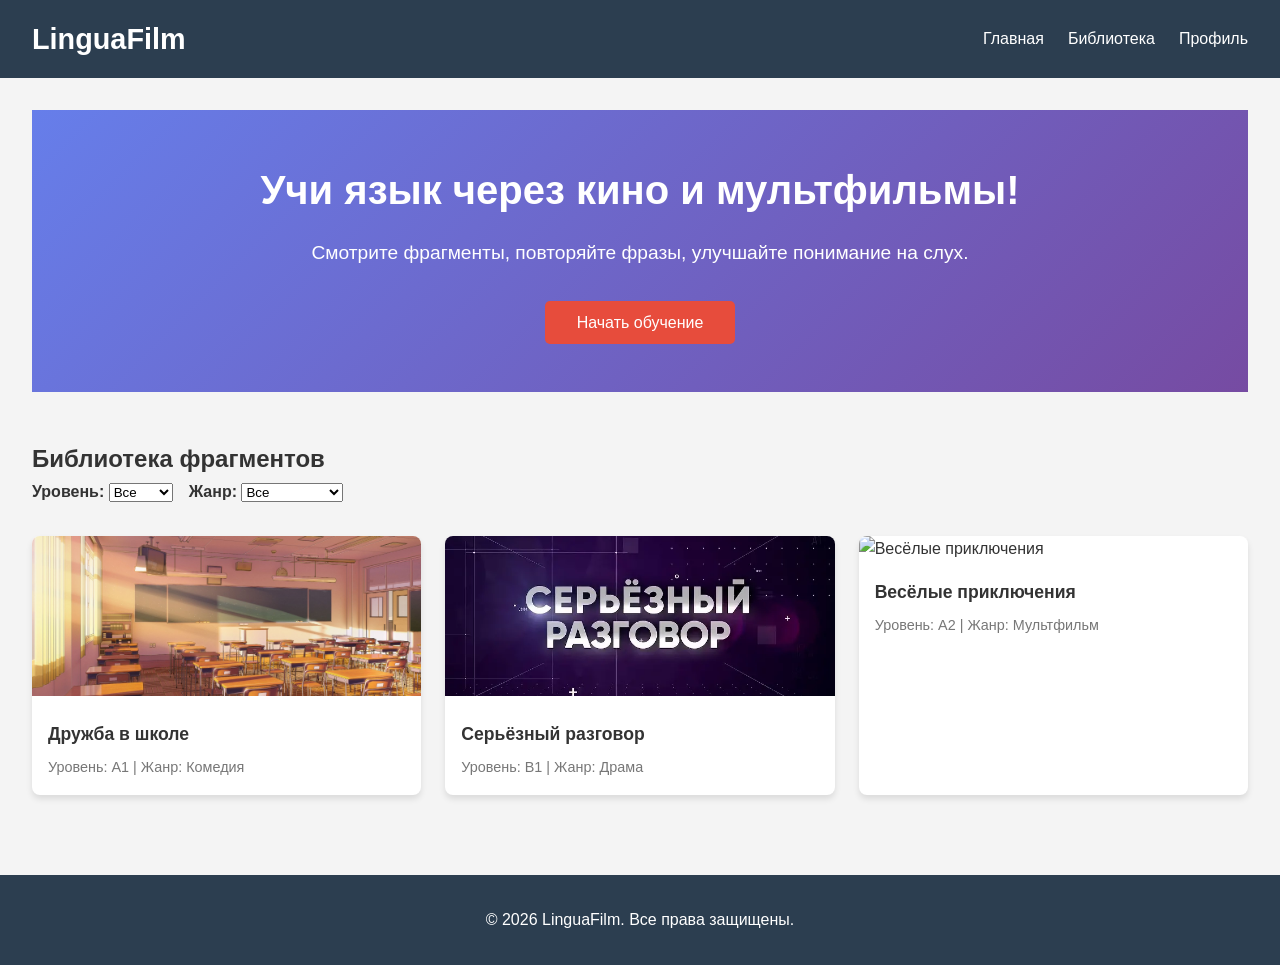
==== index.html @ c24a64a0 "Add files via upload" ====
<!DOCTYPE html>
<html lang="ru">
<head>
    <meta charset="UTF-8">
    <meta name="viewport" content="width=device-width, initial-scale=1.0">
    <title>LinguaFilm — учим язык по фильмам</title>
    <link rel="stylesheet" href="styles.css">
</head>
<body>
    <header class="header">
        <div class="logo">LinguaFilm</div>
        <nav class="nav">
            <ul>
                <li><a href="#home">Главная</a></li>
                <li><a href="#library">Библиотека</a></li>
                <li><a href="#profile">Профиль</a></li>
            </ul>
        </nav>
    </header>

    <main class="main">
        <section id="home" class="hero">
            <h1>Учи язык через кино и мультфильмы!</h1>
            <p>Смотрите фрагменты, повторяйте фразы, улучшайте понимание на слух.</p>
            <button id="startButton">Начать обучение</button>
        </section>

        <section id="library" class="library">
            <h2>Библиотека фрагментов</h2>
            <div class="filter">
                <label>Уровень:
                    <select id="levelFilter">
                        <option value="all">Все</option>
                        <option value="a1">A1–A2</option>
                        <option value="b1">B1–B2</option>
                        <option value="c1">C1–C2</option>
                    </select>
                </label>
                <label>Жанр:
                    <select id="genreFilter">
                        <option value="all">Все</option>
                        <option value="comedy">Комедия</option>
                        <option value="drama">Драма</option>
                        <option value="animation">Мультфильм</option>
                    </select>
                </label>
            </div>
            <div id="clipsContainer" class="clips"></div>
        </section>

        <section id="player" class="player hidden">
            <div class="video-container">
                <video id="clipVideo" controls></video>
            </div>
            <div class="transcript">
                <h3>Транскрипция и перевод</h3>
                <ul id="transcriptList"></ul>
            </div>
            <button id="closePlayer">Закрыть</button>
        </section>
    </main>

    <footer class="footer">
        <p>&copy; 2026 LinguaFilm. Все права защищены.</p>
    </footer>

    <script src="script.js"></script>
</body>
</html>
---- styles.css ----
* {
    margin: 0;
    padding: 0;
    box-sizing: border-box;
}

body {
    font-family: 'Segoe UI', Tahoma, Geneva, Verdana, sans-serif;
    line-height: 1.6;
    color: #333;
    background-color: #f4f4f4;
}

.header {
    background-color: #2c3e50;
    color: white;
    display: flex;
    justify-content: space-between;
    align-items: center;
    padding: 1rem 2rem;
}

.logo {
    font-size: 1.8rem;
    font-weight: bold;
}

.nav ul {
    list-style: none;
    display: flex;
    gap: 1.5rem;
}

.nav a {
    color: white;
    text-decoration: none;
    font-weight: 500;
}

.main {
    padding: 2rem;
}

.hero {
    text-align: center;
    padding: 3rem 0;
    background: linear-gradient(135deg, #667eea 0%, #764ba2 100%);
    color: white;
}

.hero h1 {
    font-size: 2.5rem;
    margin-bottom: 1rem;
}

.hero p {
    font-size: 1.2rem;
    margin-bottom: 2rem;
}

#startButton {
    padding: 0.8rem 2rem;
    background-color: #e74c3c;
    color: white;
    border: none;
    border-radius: 5px;
    cursor: pointer;
    font-size: 1rem;
}

.library {
    margin-top: 3rem;
}

.filter {
    display: flex;
    gap: 1rem;
    margin-bottom: 2rem;
    flex-wrap: wrap;
}

.filter label {
    font-weight: 600;
}

.clips {
    display: grid;
    grid-template-columns: repeat(auto-fit, minmax(280px, 1fr));
    gap: 1.5rem;
}

.clip-card {
    background-color: white;
    border-radius: 8px;
    overflow: hidden;
    box-shadow: 0 4px 6px rgba(0, 0, 0, 0.1);
    cursor: pointer;
}

.clip-card img {
    width: 100%;
    height: 160px;
    object-fit: cover;
}

.clip-card .info {
    padding: 1rem;
}

.clip-card h4 {
    margin-bottom: 0.5rem;
    font-size: 1.1rem;
}

.clip-card p {
    color: #777;
    font-size: 0.9rem;
}

.player {
    position: fixed;
    top: 50%;
    left: 50%;
    transform: translate(-50%, -50%);
    background-color: white;
    width: 90%;
    max-width: 800px;
    border-radius: 12px;
    box-shadow: 0 10px 30px rgba(0, 0, 0, 0.3);
    padding: 2rem;
    z-index: 1000;
}

.player.hidden {
    display: none;
}

.video-container {
    margin-bottom: 2rem;
}

#clipVideo {
    width: 100%;
    border-radius: 8px;
}

.transcript h3 {
    margin-bottom: 1rem;
    color: #2c3e50;
}

#transcriptList {
    list-style: none;
}

#transcriptList li {
    padding: 0.7rem 0;
    border-bottom: 1px solid #eee;
}

#transcriptList .original {
    font-weight: 600;
    color: #333;
}

#transcriptList .translation {
    color: #666;
    font-style: italic;
}

#closePlayer {
    margin-top: 1.5rem;
    padding: 0.7rem 1.5rem;
    background-color: #bdc3c7;
    border: none;
    border-radius: 5px;
    cursor: pointer;
}

.footer {
    text-align: center;
    padding: 2rem;
    background-color: #2c3e50;
    color: white;
    margin-top: 3rem;
}

@media (max-width: 768px) {
    .header, .filter {
        flex-direction: column;
        align-items: center;
        text-align: center;
    }

    .nav ul {
        margin-top: 1rem;
    }
}
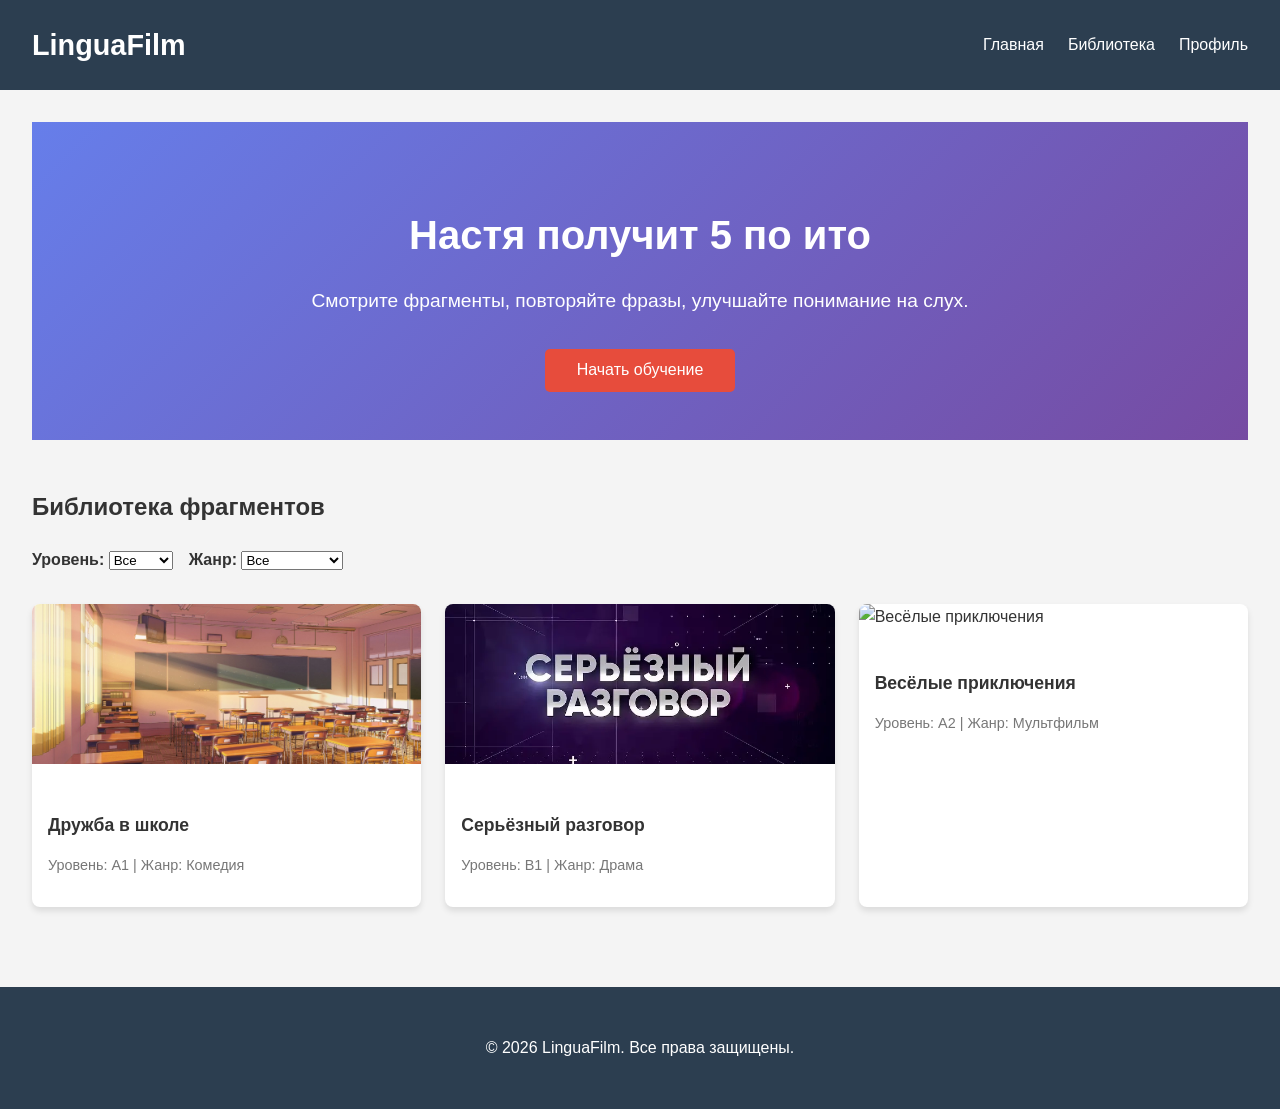
==== commit 85e4fc64: "Update index.html" ====
--- a/index.html
+++ b/index.html
@@ -12,15 +12,16 @@
         <nav class="nav">
             <ul>
                 <li><a href="#home">Главная</a></li>
-                <li><a href="#library">Библиотека</a></li>
-                <li><a href="#profile">Профиль</a></li>
+                <li><a href="library.html">Библиотека</a></li>
+                <li><a href="profile.html">Профиль</a></li>
             </ul>
         </nav>
     </header>
 
     <main class="main">
         <section id="home" class="hero">
-            <h1>Учи язык через кино и мультфильмы!</h1>
+            <h1>Настя получит 5 по ито</h1>
+            <!--<h1>Учи язык через кино и мультфильмы!</h1>-->
             <p>Смотрите фрагменты, повторяйте фразы, улучшайте понимание на слух.</p>
             <button id="startButton">Начать обучение</button>
         </section>
--- a/styles.css
+++ b/styles.css
@@ -1,10 +1,20 @@
-* {
+/* * {
     margin: 0;
     padding: 0;
     box-sizing: border-box;
-}
-
+}*/
+
+/*body {
+    font-family: 'Segoe UI', Tahoma, Geneva, Verdana, sans-serif;
+    line-height: 1.6;
+    color: #333;
+    background-color: #f4f4f4;
+}*/
 body {
+    min-height: 100vh;
+    display: grid;
+    grid-template-rows: auto 1fr auto;
+    margin: 0;
     font-family: 'Segoe UI', Tahoma, Geneva, Verdana, sans-serif;
     line-height: 1.6;
     color: #333;
@@ -177,13 +187,22 @@
     cursor: pointer;
 }
 
+/*.footer {
+    text-align: center;
+    padding: 2rem;
+    background-color: #2c3e50;
+    color: white;
+    margin-top: 3rem;
+}*/
 .footer {
+    margin-top: 3rem;
+    grid-row: 3;
     text-align: center;
     padding: 2rem;
     background-color: #2c3e50;
     color: white;
-    margin-top: 3rem;
-}
+}
+
 
 @media (max-width: 768px) {
     .header, .filter {
@@ -196,3 +215,112 @@
         margin-top: 1rem;
     }
 }
+
+
+
+
+/* Стили для страницы профиля */
+.profile-wrapper {
+    max-width: 600px;
+    margin: 2rem auto;
+    text-align: center;
+    padding: 2rem;
+}
+
+.profile h1 {
+    color: #2c3e50;
+    font-size: 2.5rem;
+    margin-bottom: 1.5rem;
+    text-align: center;
+}
+
+.profile-content {
+    background: white;
+    border-radius: 12px;
+    box-shadow: 0 4px 20px rgba(0, 0, 0, 0.1);
+    padding: 2rem;
+    margin: 0 auto;
+}
+
+.user-info h2 {
+    color: #333;
+    font-size: 1.8rem;
+    margin-bottom: 1rem;
+}
+
+.user-info p {
+    color: #666;
+    font-size: 1.1rem;
+    line-height: 1.6;
+    margin-bottom: 2rem;
+}
+
+/* Стили для уведомления о регистрации */
+.registration-notice {
+    background: #fff8e1;
+    border-left: 4px solid #ffc107;
+    padding: 1.5rem;
+    border-radius: 8px;
+    margin: 2rem 0;
+}
+
+.registration-notice h3 {
+    color: #f39c12;
+    margin-bottom: 0.5rem;
+}
+
+.registration-notice p {
+    color: #555;
+    line-height: 1.5;
+}
+
+/* Стили для статистики */
+.progress-stats h3 {
+    color: #2c3e50;
+    text-align: center;
+    margin-bottom: 1.5rem;
+    font-size: 1.5rem;
+}
+
+.stats-grid {
+    display: grid;
+    grid-template-columns: 1fr;
+    gap: 1rem;
+}
+
+.stat-item {
+    display: flex;
+    justify-content: space-between;
+    align-items: center;
+    padding: 0.8rem 1rem;
+    background: #f8f9fa;
+    border-radius: 8px;
+    border: 1px solid #e9ecef;
+}
+
+.stat-label {
+    font-weight: 500;
+    color: #495057;
+}
+
+.stat-value {
+    font-weight: bold;
+    color: #2c3e50;
+    font-size: 1.2rem;
+}
+
+/* Адаптивность */
+@media (max-width: 768px) {
+    .profile-wrapper {
+        padding: 1rem;
+        margin: 1rem auto;
+    }
+    
+    .profile h1 {
+        font-size: 2rem;
+    }
+    
+    .profile-content {
+        padding: 1.5rem;
+    }
+}
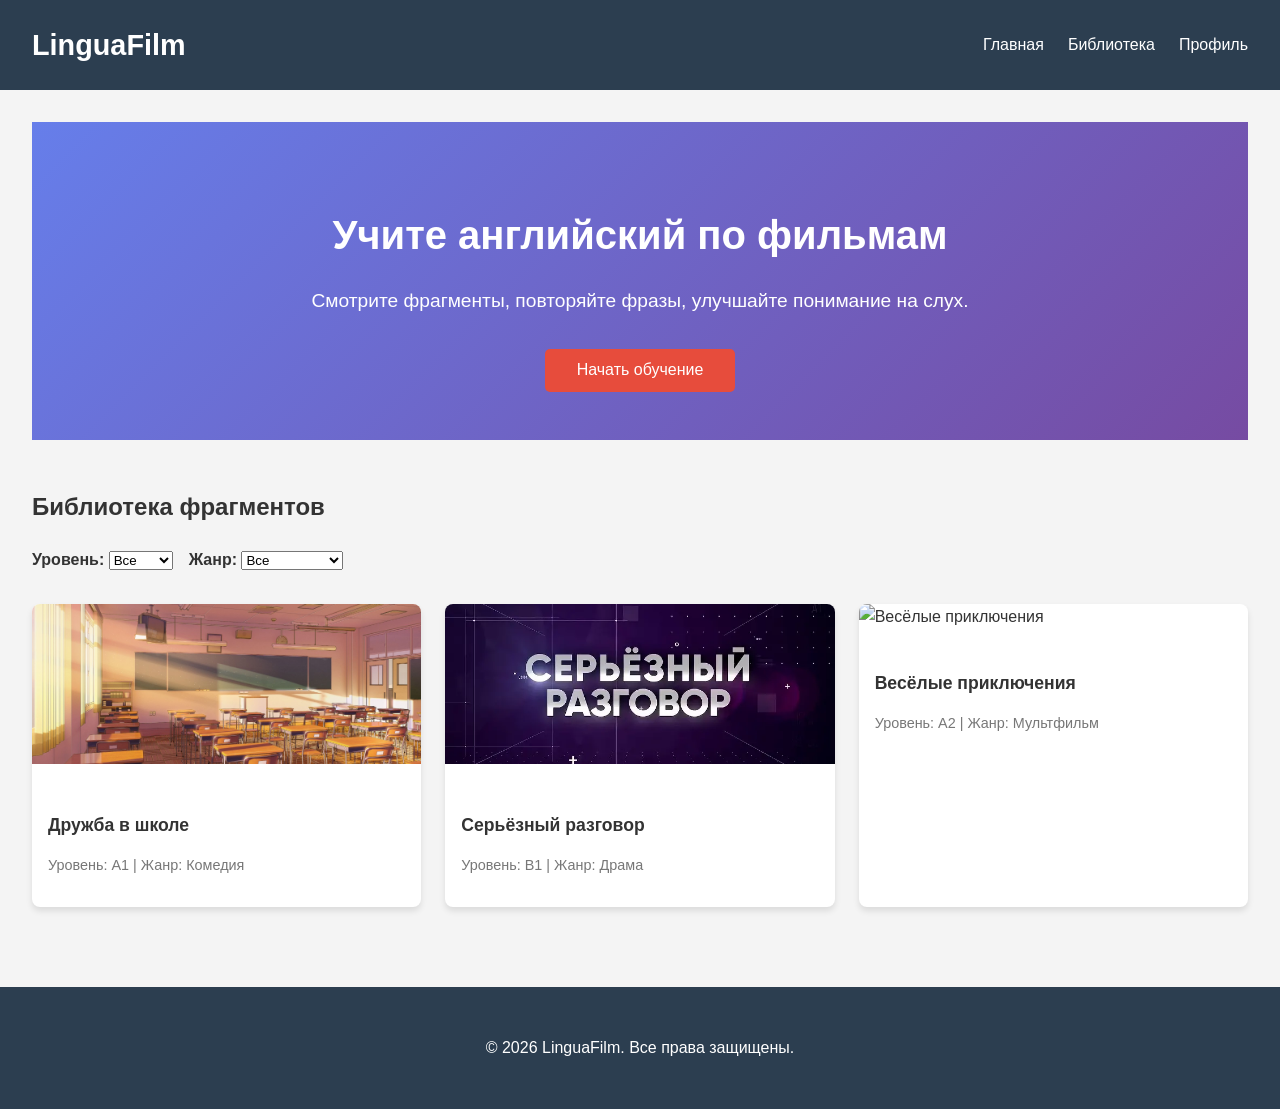
==== commit 2b3529e1: "Update index.html" ====
--- a/index.html
+++ b/index.html
@@ -20,7 +20,7 @@
 
     <main class="main">
         <section id="home" class="hero">
-            <h1>Настя получит 5 по ито</h1>
+            <h1>Учите английский по фильмам</h1>
             <!--<h1>Учи язык через кино и мультфильмы!</h1>-->
             <p>Смотрите фрагменты, повторяйте фразы, улучшайте понимание на слух.</p>
             <button id="startButton">Начать обучение</button>
